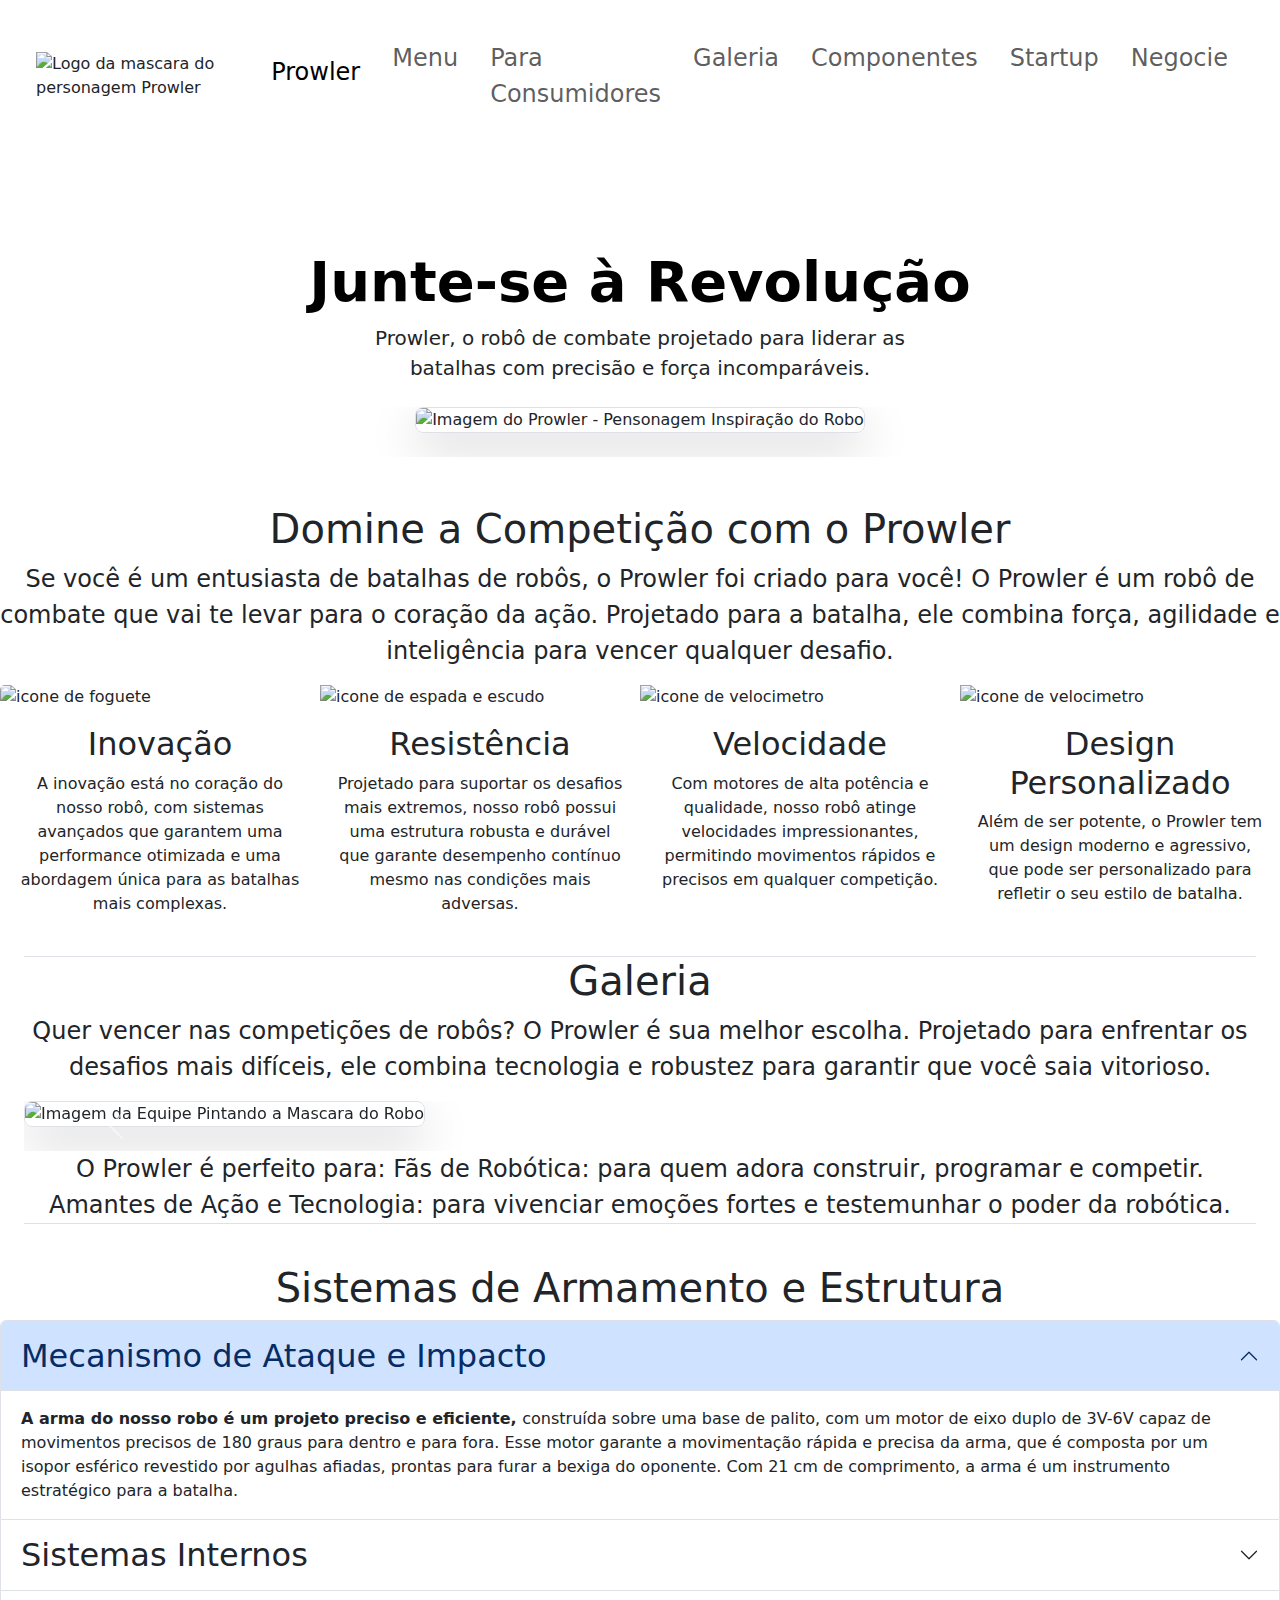
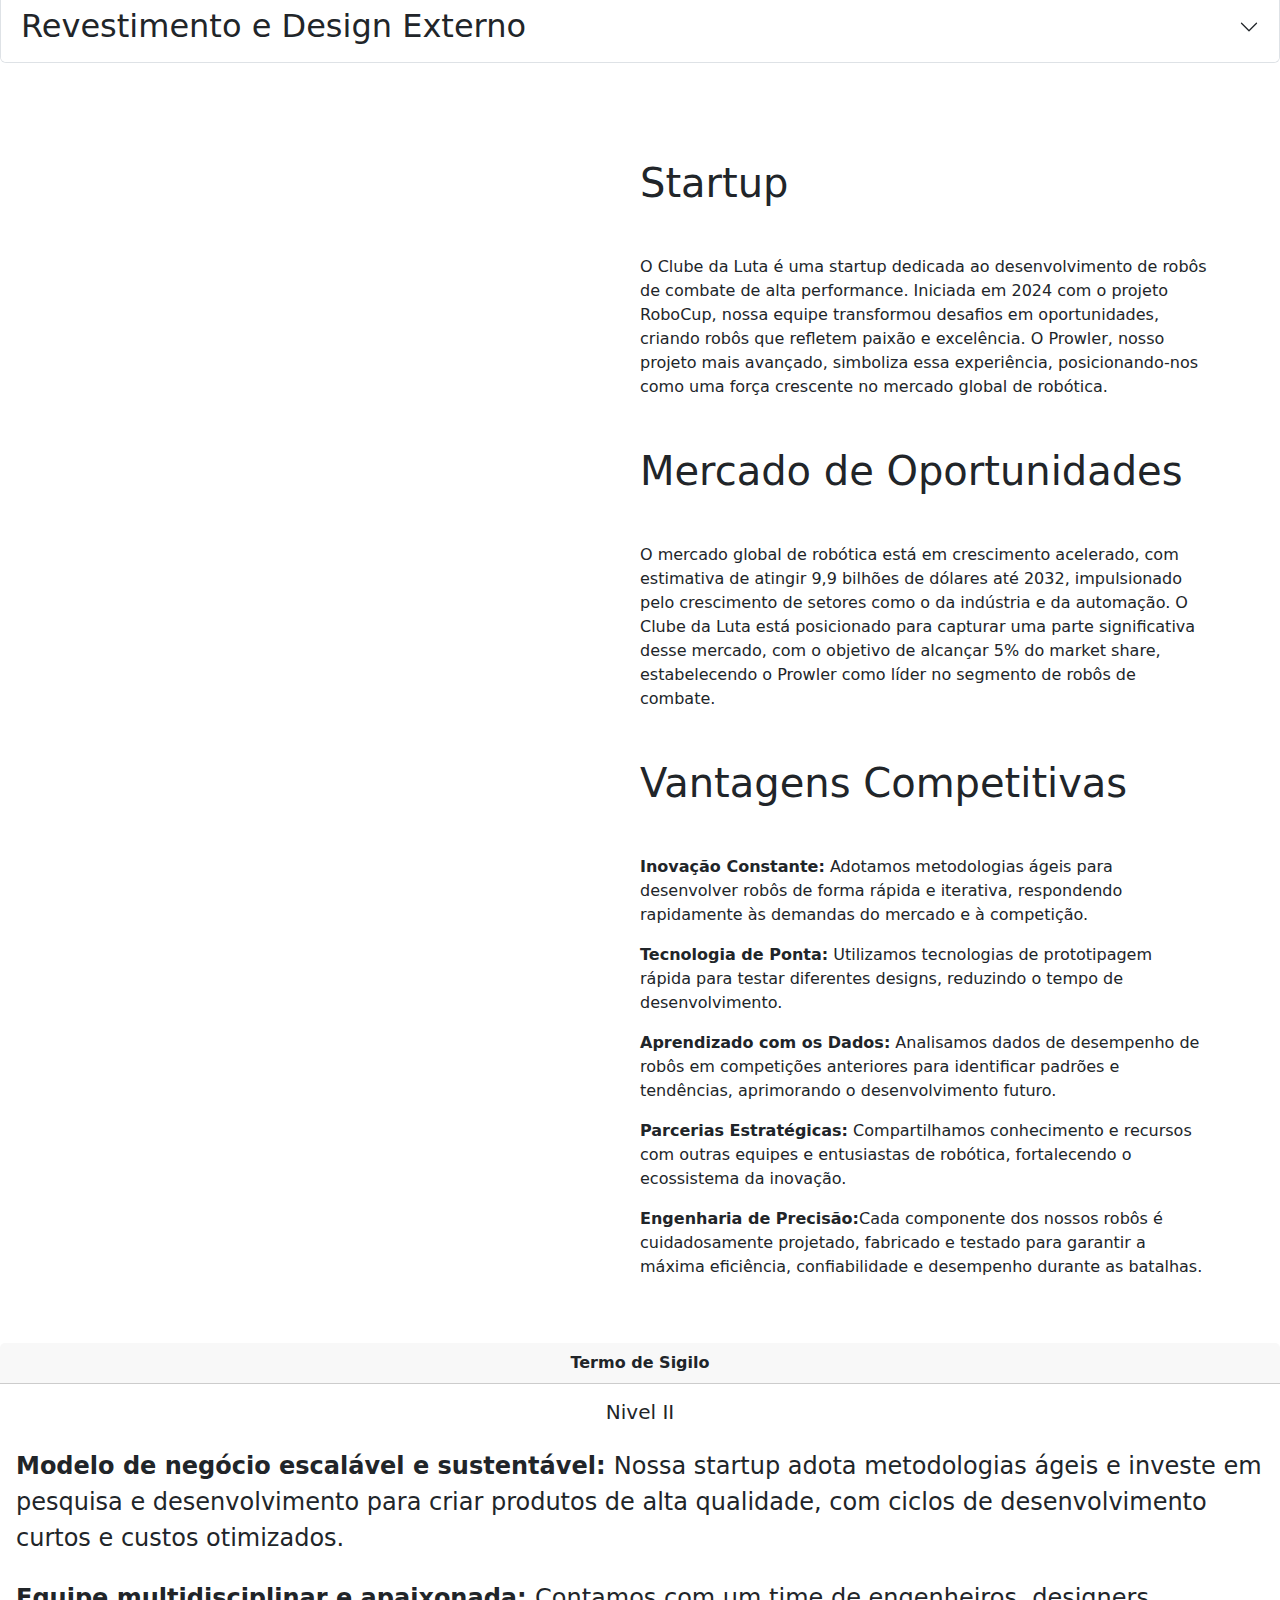
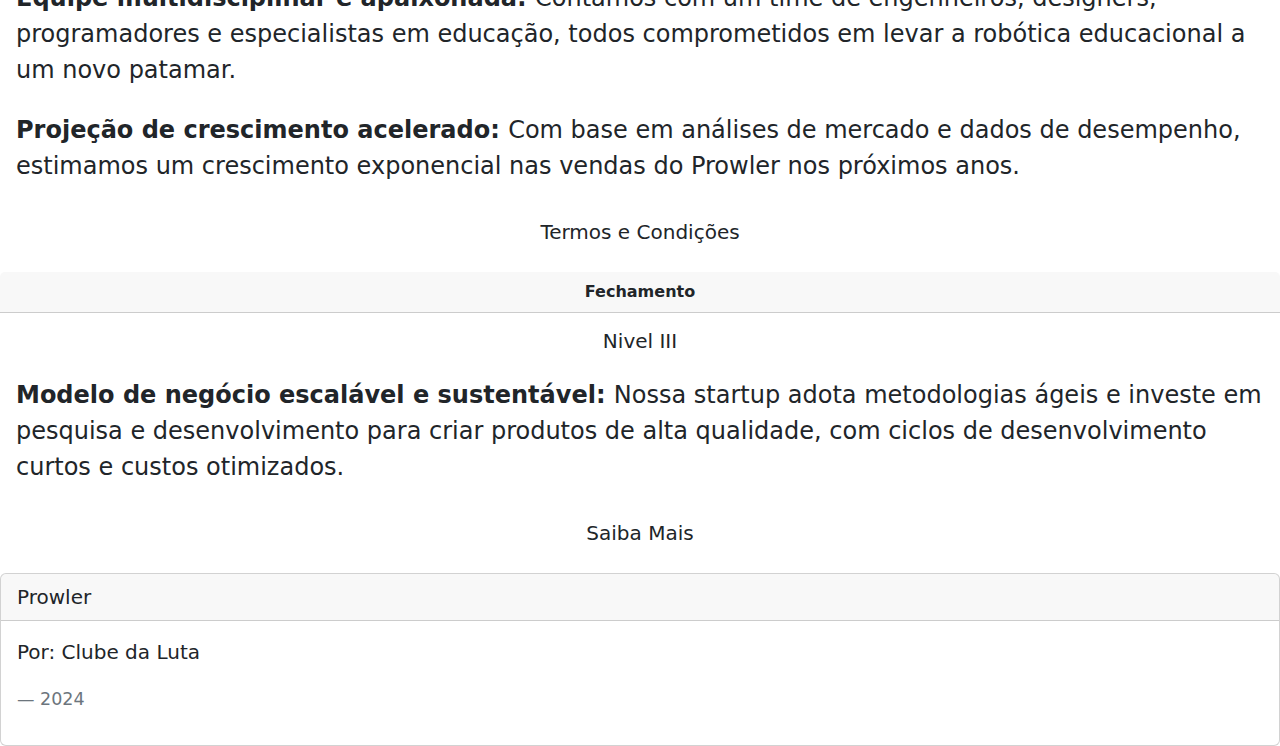
==== index.html @ 2f9ea8df "Create index.html" ====
<!DOCTYPE html>
<html lang="pt-br">

<head>
    <meta charset="UTF-8">
    <meta name="viewport" content="width=device-width, initial-scale=1.0">
    <title>Prowler</title>

    <link rel="preconnect" href="https://fonts.googleapis.com">
    <link rel="preconnect" href="https://fonts.gstatic.com" crossorigin>
    <link href="https://fonts.googleapis.com/css2?family=Raleway:ital,wght@0,100..900;1,100..900&display=swap"
        rel="stylesheet">
    <link href="https://cdn.jsdelivr.net/npm/bootstrap@5.3.3/dist/css/bootstrap.min.css" rel="stylesheet"
        integrity="sha384-QWTKZyjpPEjISv5WaRU9OFeRpok6YctnYmDr5pNlyT2bRjXh0JMhjY6hW+ALEwIH" crossorigin="anonymous">

    <link rel="stylesheet" href="./css/styles.css">

</head>

<body>
    <!-- header da página -->
    <header>
        <nav class="navbar navbar-expand-lg p-4">
            <div class="container-fluid ">
                <img class="custom-size" src="./icon/image.png" alt="Logo da mascara do personagem Prowler">
                <h1 class="navbar-brand active ms-4 fs-4">Prowler</h1>

                <button class="navbar-toggler" type="button" data-bs-toggle="collapse" data-bs-target="#navbarNav"
                    aria-controls="navbarNav" aria-expanded="false" aria-label="Toggle navigation">
                    <span class="navbar-toggler-icon "></span>
                </button>

                <div class="collapse navbar-collapse fw-normal" id="navbarNav">
                    <ul class="navbar-nav ms-auto">
                        <li class="nav-item">
                            <a class="nav-link m-2 fs-4" aria-current="page" href="#main">Menu</a>
                        </li>
                        <li class="nav-item">
                            <a class="nav-link m-2 fs-4" href="#vantagens">Para Consumidores</a>
                        </li>
                        <a class="nav-link m-2 fs-4" href="#galeria">Galeria</a>
                        </li>
                        <li class="nav-item">
                            <a class="nav-link m-2 fs-4" href="#estrutura">Componentes</a>
                        </li>
                        <li class="nav-item">
                            <a class="nav-link m-2 fs-4" href="#historia">Startup</a>
                        </li>
                        <li class="nav-item">
                            <a class="nav-link m-2 fs-4" href="#invista">Negocie</a>
                        </li>
                    </ul>
                </div>
            </div>
        </nav>
    </header>
    <!-- fim do header -->

    <!-------------------------------------- Hero -------------------------------------->
    <main>
        <div class="px-4 pt-5 my-5 text-center">
            <h1 class="display-4 fw-bold text-body-emphasis">Junte-se à Revolução</h1>
            <div class="col-lg-6 mx-auto">
                <p class="lead mb-4">Prowler, o robô de combate projetado para liderar as batalhas com precisão e força
                    incomparáveis.</p>
            </div>
            <div class="overflow-hidden" style="max-height: 60vh;">
                <div class="container px-5">
                    <img src="./images/prowler-bg-2.webp" class="img-fluid border rounded-3 shadow-lg mb-4 w-100"
                        alt="Imagem do Prowler - Pensonagem Inspiração do Robo" loading="lazy">
                </div>
            </div>
        </div>
    </main>

    <!-------------------------------------- fim -------------------------------------->

    <!-------------------------------------- Cards -------------------------------------->
    <section class="cards " id="vantagens">

        <h2 class="custom-p fs-1 justify-content-center d-flex align-items-center">
            Domine a Competição com o Prowler
        </h2>

        <p class="custom-p pt-0 fs-4 justify-content-center d-flex align-items-center text-center fw-medium">
            Se você é um entusiasta de batalhas de robôs, o Prowler foi criado para você! O Prowler é um robô de combate
            que vai te
            levar para o coração da ação. Projetado para a batalha, ele combina força, agilidade e inteligência para
            vencer qualquer
            desafio.

        </p>

        <div class="card-group">
            <div class="card d-flex align-items-center justify-content-center border-0">
                <img src="./icon/foguete.png" class="card-img-top" alt="icone de foguete">
                <div class="card-body text-center">
                    <h5 class="card-title fs-2">Inovação</h5>
                    <p class="card-text">A inovação está no coração do nosso robô, com sistemas avançados que
                        garantem uma performance otimizada e uma abordagem única para as batalhas mais complexas.</p>
                </div>
            </div>
            <div class="card d-flex align-items-center justify-content-center border-0">
                <img src="./icon/espada.png" class="card-img-top" alt="icone de espada e escudo">
                <div class="card-body text-center">
                    <h5 class="card-title fs-2">Resistência</h5>
                    <p class="card-text">Projetado para suportar os desafios mais extremos, nosso robô possui uma
                        estrutura robusta e durável que garante desempenho contínuo mesmo nas condições mais
                        adversas.
                    </p>
                </div>
            </div>
            <div class="card d-flex align-items-center justify-content-center border-0">
                <img src="./icon/velocimetro.png" class="card-img-top" alt="icone de velocimetro">
                <div class="card-body text-center">
                    <h5 class="card-title fs-2">Velocidade</h5>
                    <p class="card-text">Com motores de alta potência e qualidade, nosso robô
                        atinge velocidades impressionantes, permitindo movimentos rápidos e precisos em qualquer
                        competição.</p>
                </div>
            </div>
            <div class="card d-flex align-items-center justify-content-center border-0">
                <img src="./icon/robo.png" class="card-img-top" alt="icone de velocimetro">
                <div class="card-body text-center">
                    <h5 class="card-title fs-2">Design Personalizado</h5>
                    <p class="card-text">
                        Além de ser potente, o Prowler tem um design moderno e agressivo, que pode ser personalizado
                        para refletir o seu estilo
                        de batalha.

                    </p>
                </div>
            </div>
        </div>
    </section>
    <!-------------------------------------- fim -------------------------------------->

    <!-------------------------------------- Galeria -------------------------------------->
    <section id="galeria" class="p-4">

        <h2 class="custom-p fs-1 justify-content-center d-flex align-items-center border-top">
            Galeria
        </h2>

        <p class="custom-p pt-0 fs-4 justify-content-center d-flex align-items-center text-center fw-medium">
            Quer vencer nas competições de robôs? O Prowler é sua melhor escolha. Projetado para enfrentar os desafios
            mais
            difíceis, ele combina tecnologia e robustez para garantir que você saia vitorioso.
        </p>

        <div id="carouselExampleIndicators" class="carousel slide">
            <div class="carousel-indicators">
                <button type="button" data-bs-target="#carouselExampleIndicators" data-bs-slide-to="0" class="active"
                    aria-current="true" aria-label="Slide 1"></button>
                <button type="button" data-bs-target="#carouselExampleIndicators" data-bs-slide-to="1"
                    aria-label="Slide 2"></button>
                <button type="button" data-bs-target="#carouselExampleIndicators" data-bs-slide-to="2"
                    aria-label="Slide 3"></button>
            </div>
            <div class="carousel-inner">
                <div class="carousel-item active">
                    <img src="./images/prowler-desenvolvimento.jfif"
                        class="img-fluid border rounded-3 shadow-lg mb-4 w-100"
                        alt="Imagem da Equipe Pintando a Mascara do Robo">
                </div>
                <div class="carousel-item">
                    <img src="./images/prowler-desenvolvimento-2.jfif"
                        class="img-fluid border rounded-3 shadow-lg mb-4 w-100" alt="Imagem da Equipe Pintando o corpo">
                </div>
                <div class="carousel-item">
                    <img src="./images/prowler-desenvolvimento-3.jfif"
                        class="img-fluid border rounded-3 shadow-lg mb-4 w-100" alt="Imagem da Equipe Montando o Robo">
                </div>
            </div>
            <button class="carousel-control-prev" type="button" data-bs-target="#carouselExampleIndicators"
                data-bs-slide="prev">
                <span class="carousel-control-prev-icon" aria-hidden="true"></span>
                <span class="visually-hidden">Previous</span>
            </button>
            <button class="carousel-control-next" type="button" data-bs-target="#carouselExampleIndicators"
                data-bs-slide="next">
                <span class="carousel-control-next-icon" aria-hidden="true"></span>
                <span class="visually-hidden">Next</span>
            </button>
        </div>

        <p class="custom-p fs-4 justify-content-center d-flex align-items-center text-center fw-medium border-bottom">
            O Prowler é perfeito para:
            Fãs de Robótica: para quem adora construir, programar e competir.
            Amantes de Ação e Tecnologia: para vivenciar emoções fortes e testemunhar o poder da robótica.
        </p>

    </section>

    <!-------------------------------------- fim  -------------------------------------->

    <!-------------------------------------- Accordion -------------------------------------->
    <section id="estrutura">

        <h2 class="custom-p fs-1 justify-content-center d-flex align-items-center">
            Sistemas de Armamento e Estrutura
        </h2>
        <div class="accordion" id="accordionPanelsStayOpenExample">
            <div class="accordion-item">
                <h2 class="accordion-header">
                    <button class="accordion-button fs-2 text" type="button" data-bs-toggle="collapse"
                        data-bs-target="#panelsStayOpen-collapseOne" aria-expanded="true"
                        aria-controls="panelsStayOpen-collapseOne">
                        Mecanismo de Ataque e Impacto
                    </button>
                </h2>
                <div id="panelsStayOpen-collapseOne" class="accordion-collapse collapse show">
                    <div class="accordion-body">
                        <strong>A arma do nosso robo é um projeto preciso e eficiente, </strong>construída sobre
                        uma base de palito, com um motor de
                        eixo duplo de 3V-6V capaz de movimentos precisos de 180 graus para dentro e para fora. Esse
                        motor
                        garante a movimentação
                        rápida e precisa da arma, que é composta por um isopor esférico revestido por agulhas afiadas,
                        prontas para furar a
                        bexiga do oponente. Com 21 cm de comprimento, a arma é um instrumento estratégico para a
                        batalha.
                    </div>
                </div>
            </div>
            <div class="accordion-item">
                <h2 class="accordion-header">
                    <button class="accordion-button collapsed fs-2 text " type="button" data-bs-toggle="collapse"
                        data-bs-target="#panelsStayOpen-collapseTwo" aria-expanded="false"
                        aria-controls="panelsStayOpen-collapseTwo">
                        Sistemas Internos
                    </button>
                </h2>
                <div id="panelsStayOpen-collapseTwo" class="accordion-collapse collapse">
                    <div class="accordion-body">
                        O coração do Prowler é composto por uma série de componentes internos que garantem seu
                        funcionamento impecável.
                        Cabos jumper macho-femea e macho-macho interligam os circuitos, enquanto um shield de motor e um
                        shield de bluetooth
                        HC-06 controlam os movimentos e a comunicação. Três transistores BD135 amplificam o sinal e uma
                        protoboard facilita a
                        organização dos componentes.
                    </div>
                </div>
            </div>
            <div class="accordion-item">
                <h2 class="accordion-header">
                    <button class="accordion-button collapsed fs-2 text " type="button" data-bs-toggle="collapse"
                        data-bs-target="#panelsStayOpen-collapseThree" aria-expanded="false"
                        aria-controls="panelsStayOpen-collapseThree">
                        Revestimento e Design Externo
                    </button>
                </h2>
                <div id="panelsStayOpen-collapseThree" class="accordion-collapse collapse">
                    <div class="accordion-body">
                        Para completar a construção, o robo exibe um LED colorido que pisca durante as batalhas,
                        adicionando um toque
                        de adrenalina. Uma máscara do personagem Prowler decora o robô, criando um visual imponente e
                        intimidante. Pilhas
                        duradouras garantem energia suficiente para todas as batalhas e uma bexiga, alvo da arma,
                        completa a estratégia de combate.
                    </div>
                </div>
            </div>
        </div>
    </section>
    <!-------------------------------------- fim card-------------------------------------->

    <!-------------------------------------- Storytelling -------------------------------------->

    <section id="historia">
        <div class="storytelling d-flex align-items-center">
            <div class="row w-100 p-5">
                <div class="col-lg-6 text-center">
                    <img src="./icon/image.png" alt="">
                </div>
                <div class="col-lg-6 text-center fw-normal">
                    <h2 class="text-start my-5 fs-1 pt-6">Startup</h2>
                    <p class="text-start">
                        O Clube da Luta é uma startup dedicada ao desenvolvimento de robôs de combate de alta
                        performance. Iniciada em 2024 com
                        o projeto RoboCup, nossa equipe transformou desafios em oportunidades, criando robôs que
                        refletem paixão e excelência. O
                        Prowler, nosso projeto mais avançado, simboliza essa experiência, posicionando-nos como uma
                        força crescente no mercado
                        global de robótica.
                    </p>
                    <h2 class="text-start my-5 fs-1 pt-6">Mercado de Oportunidades</h2>
                    <p class="text-start">
                        O mercado global de robótica está em crescimento acelerado, com estimativa de atingir 9,9
                        bilhões de dólares até 2032,
                        impulsionado pelo crescimento de setores como o da indústria e da automação. O Clube da Luta
                        está posicionado para
                        capturar uma parte significativa desse mercado, com o objetivo de alcançar 5% do market share,
                        estabelecendo o Prowler
                        como líder no segmento de robôs de combate.

                    </p>
                    <h2 class="text-start my-5 fs-1 pt-6">Vantagens Competitivas</h2>
                    <p class="text-start">
                        <strong>Inovação Constante:</strong> Adotamos metodologias ágeis para desenvolver robôs de forma
                        rápida e
                        iterativa, respondendo
                        rapidamente às demandas do mercado e à competição.
                    </p>
                    <p class="text-start">
                        <strong>Tecnologia de Ponta:</strong> Utilizamos tecnologias de prototipagem rápida para testar
                        diferentes designs, reduzindo o tempo de desenvolvimento.
                    </p>
                    <p class="text-start">
                        <strong>Aprendizado com os Dados:</strong> Analisamos dados de desempenho de robôs em
                        competições anteriores para identificar padrões e tendências, aprimorando o
                        desenvolvimento futuro.
                    </p>
                    <p class="text-start">
                        <strong>Parcerias Estratégicas:</strong> Compartilhamos conhecimento e recursos com outras
                        equipes e entusiastas de robótica, fortalecendo o ecossistema da
                        inovação.
                    </p>
                    <p class="text-start">
                        <strong>Engenharia de Precisão:</strong>Cada componente dos nossos robôs é cuidadosamente
                        projetado, fabricado e testado para garantir a máxima eficiência,
                        confiabilidade e desempenho durante as batalhas.
                    </p>
                </div>
            </div>
        </div>
    </section>

    <!--------------------------------------  fim storytelling-------------------------------------->

    <section id="invista">

        <div class="card text-center custom-p border-0">
            <div class="card-header border-custom fw-bold">
                Termo de Sigilo
            </div>
            <div class="card-body">
                <h5 class="card-title">Nivel II</h5>
                <p class="text-start my-4 fs-4 pt-6">
                    <strong>Modelo de negócio escalável e sustentável: </strong> Nossa startup adota metodologias ágeis
                    e
                    investe em pesquisa e desenvolvimento para criar produtos de alta qualidade,
                    com ciclos de desenvolvimento curtos e custos otimizados.
                </p>
                <p class="text-start my-4 fs-4 pt-6">
                    <strong>Equipe multidisciplinar e apaixonada: </strong>Contamos com um time de engenheiros,
                    designers, programadores e especialistas em educação, todos comprometidos em levar
                    a robótica educacional a um novo patamar.
                </p>
                <p class="text-start my-4 fs-4 pt-6">
                    <strong>Projeção de crescimento acelerado: </strong>Com base em análises de mercado e dados de
                    desempenho, estimamos um crescimento exponencial nas vendas do Prowler nos
                    próximos anos.
                </p>
                <a href="#" class="btn btn-lg btn-custom">Termos e Condições</a>
            </div>

            <div class="card text-center custom-p border-0">
                <div class="card-header border-custom fw-bold">
                    Fechamento
                </div>
                <div class="card-body">
                    <h5 class="card-title">Nivel III</h5>
                    <p class="text-start my-4 fs-4 pt-6">
                        <strong>Modelo de negócio escalável e sustentável: </strong> Nossa startup adota metodologias
                        ágeis
                        e
                        investe em pesquisa e desenvolvimento para criar produtos de alta qualidade,
                        com ciclos de desenvolvimento curtos e custos otimizados.
                    </p>
                    <a href="./html/fechamento.html" class="btn btn-lg btn-custom">Saiba Mais</a>
                </div>

    </section>

    <!-------------------------------------- fim grid -------------------------------------->

    <footer>
        <div class="card fs-5">
            <div class="card-header">
                Prowler
            </div>
            <div class="card-body">
                <blockquote class="blockquot">
                    <p>Por: Clube da Luta</p>
                    <span class="blockquote-footer">2024</span>
                </blockquote>
            </div>
        </div>
    </footer>

    <script src="https://cdn.jsdelivr.net/npm/bootstrap@5.3.3/dist/js/bootstrap.bundle.min.js"
        integrity="sha384-YvpcrYf0tY3lHB60NNkmXc5s9fDVZLESaAA55NDzOxhy9GkcIdslK1eN7N6jIeHz"
        crossorigin="anonymous"></script>
</body>

</html>
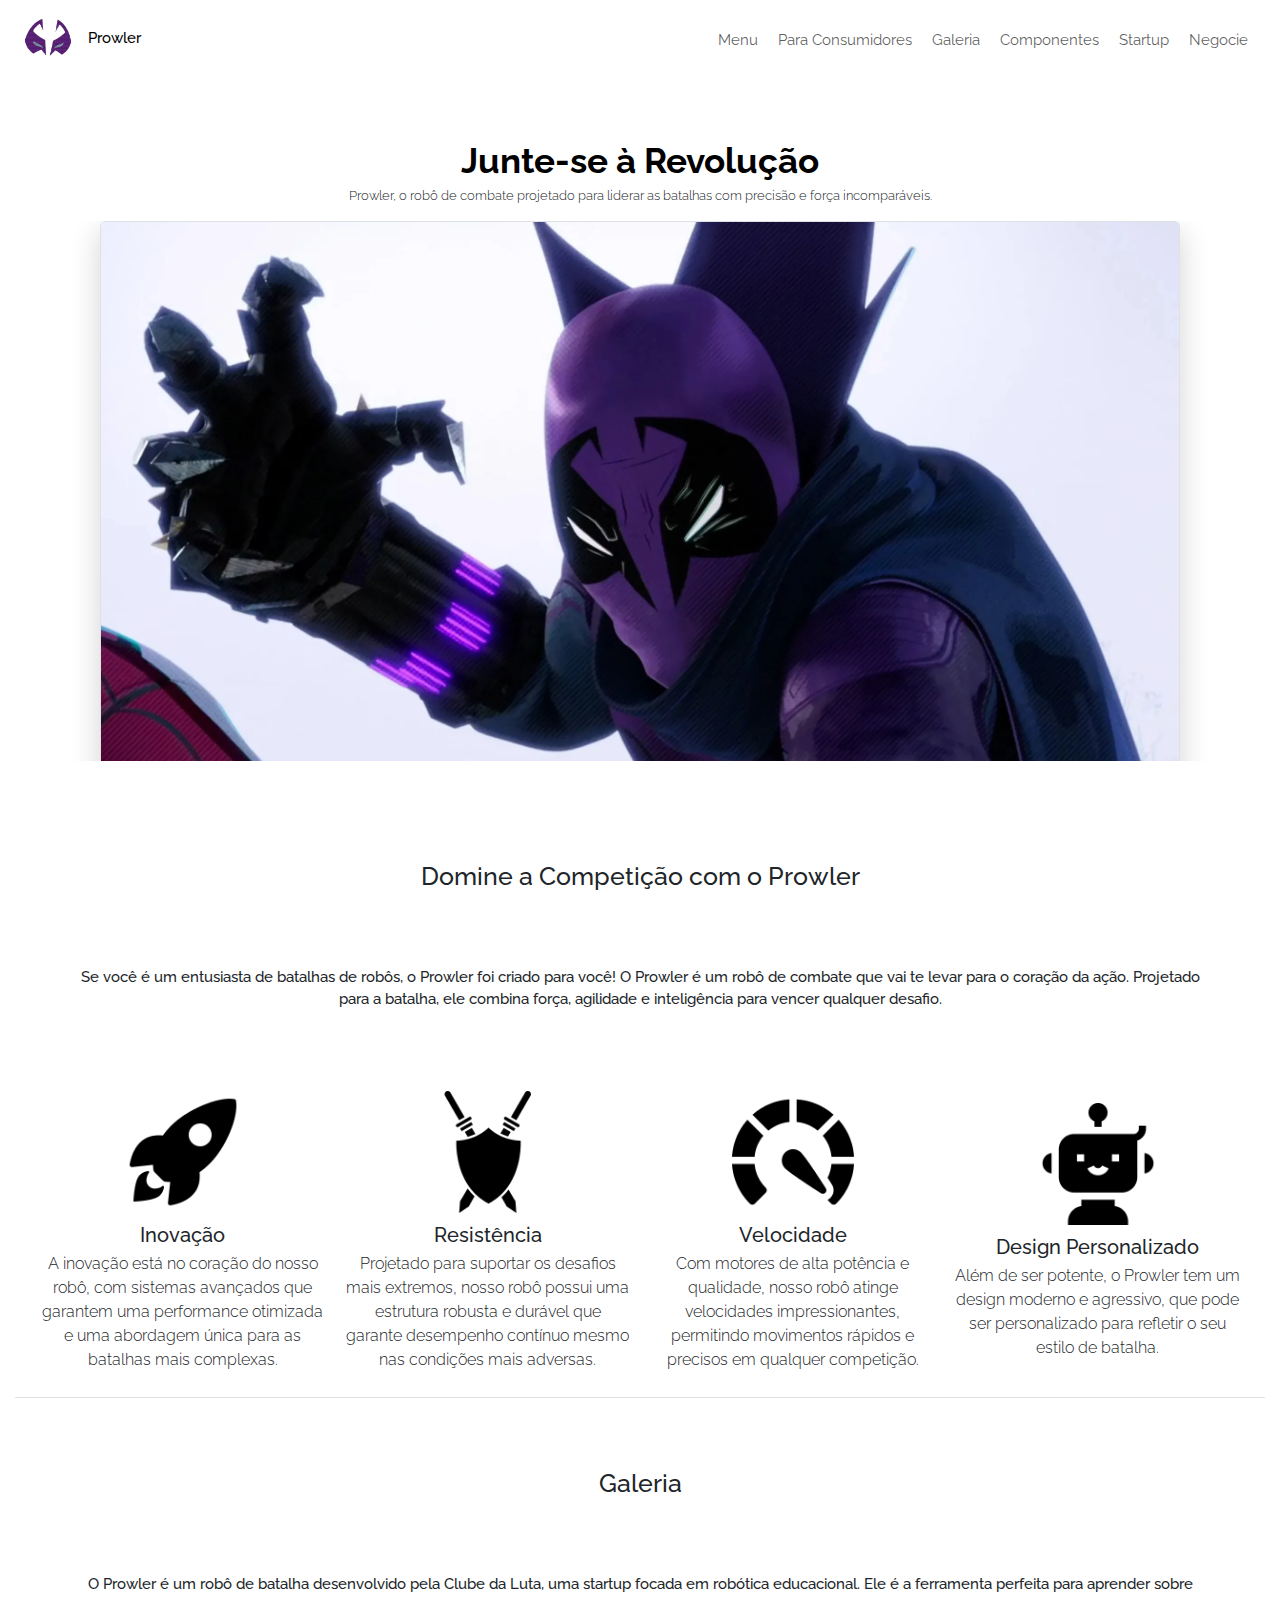
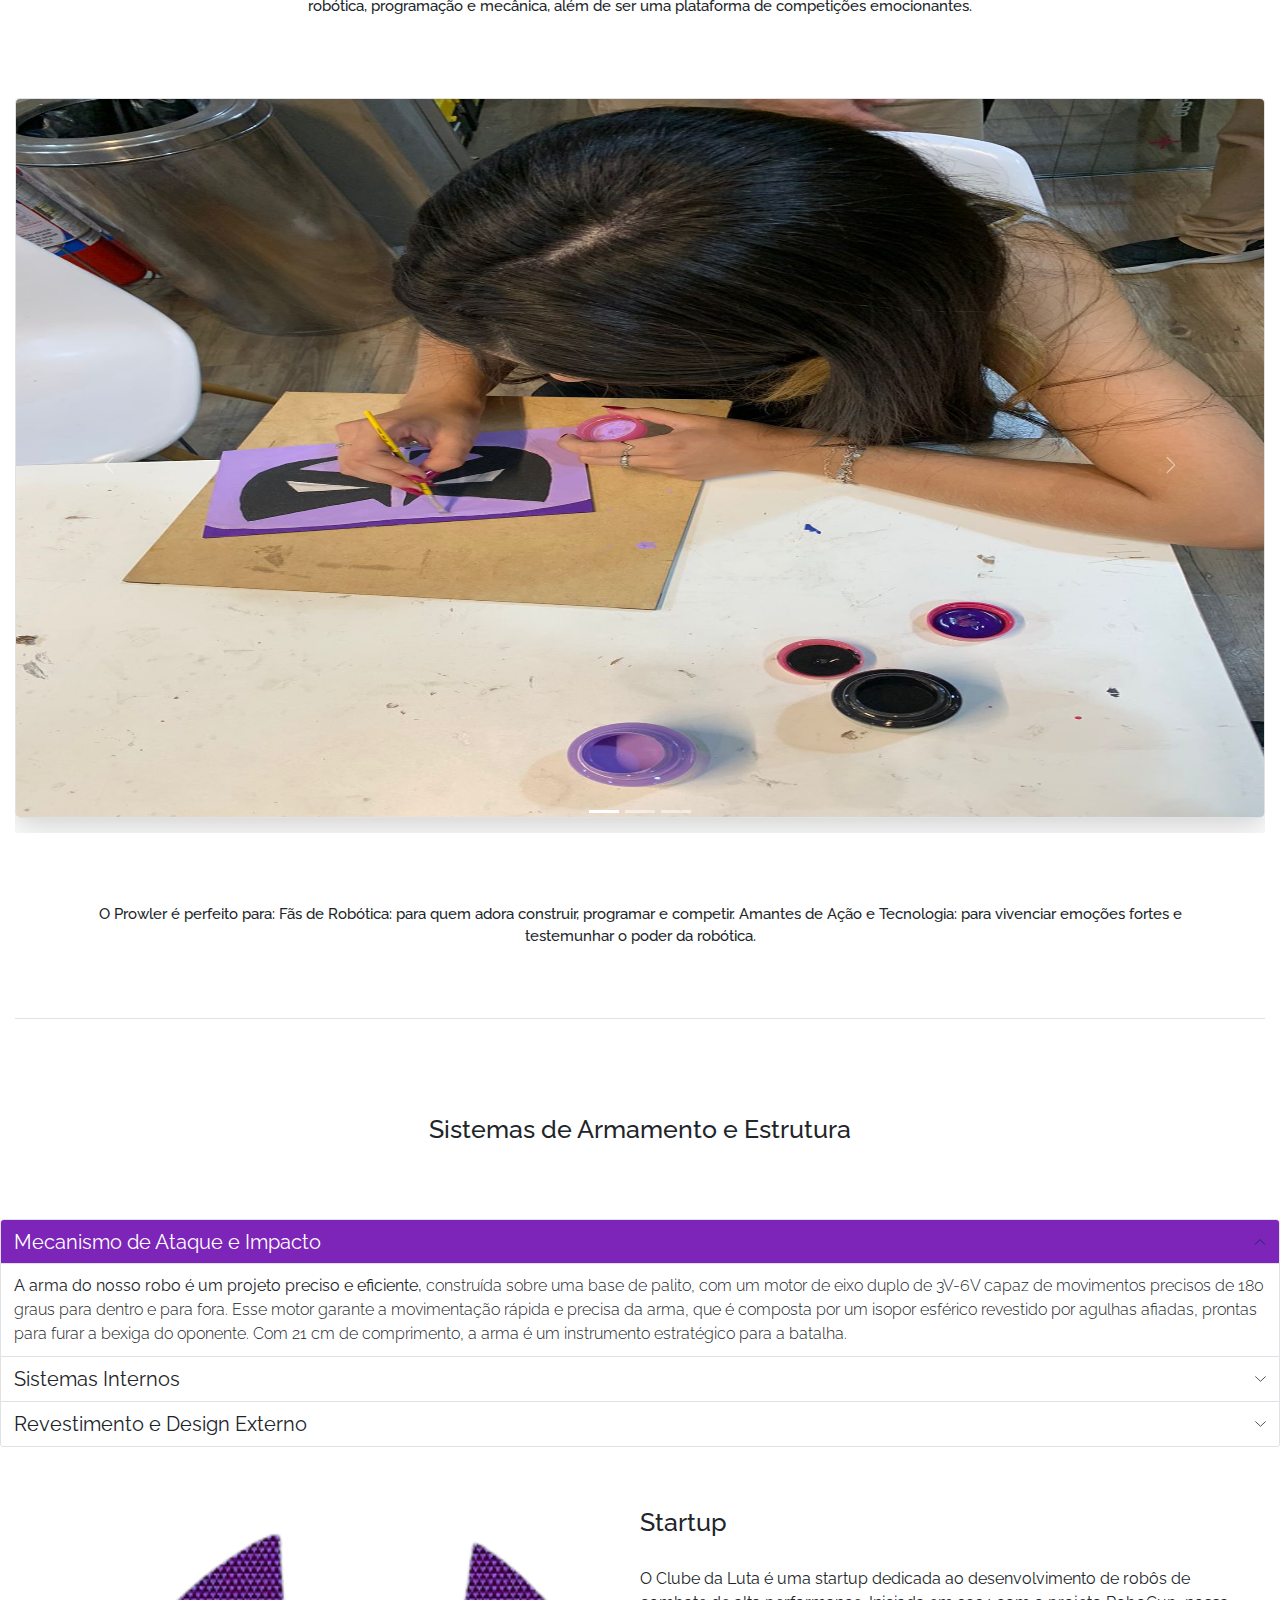
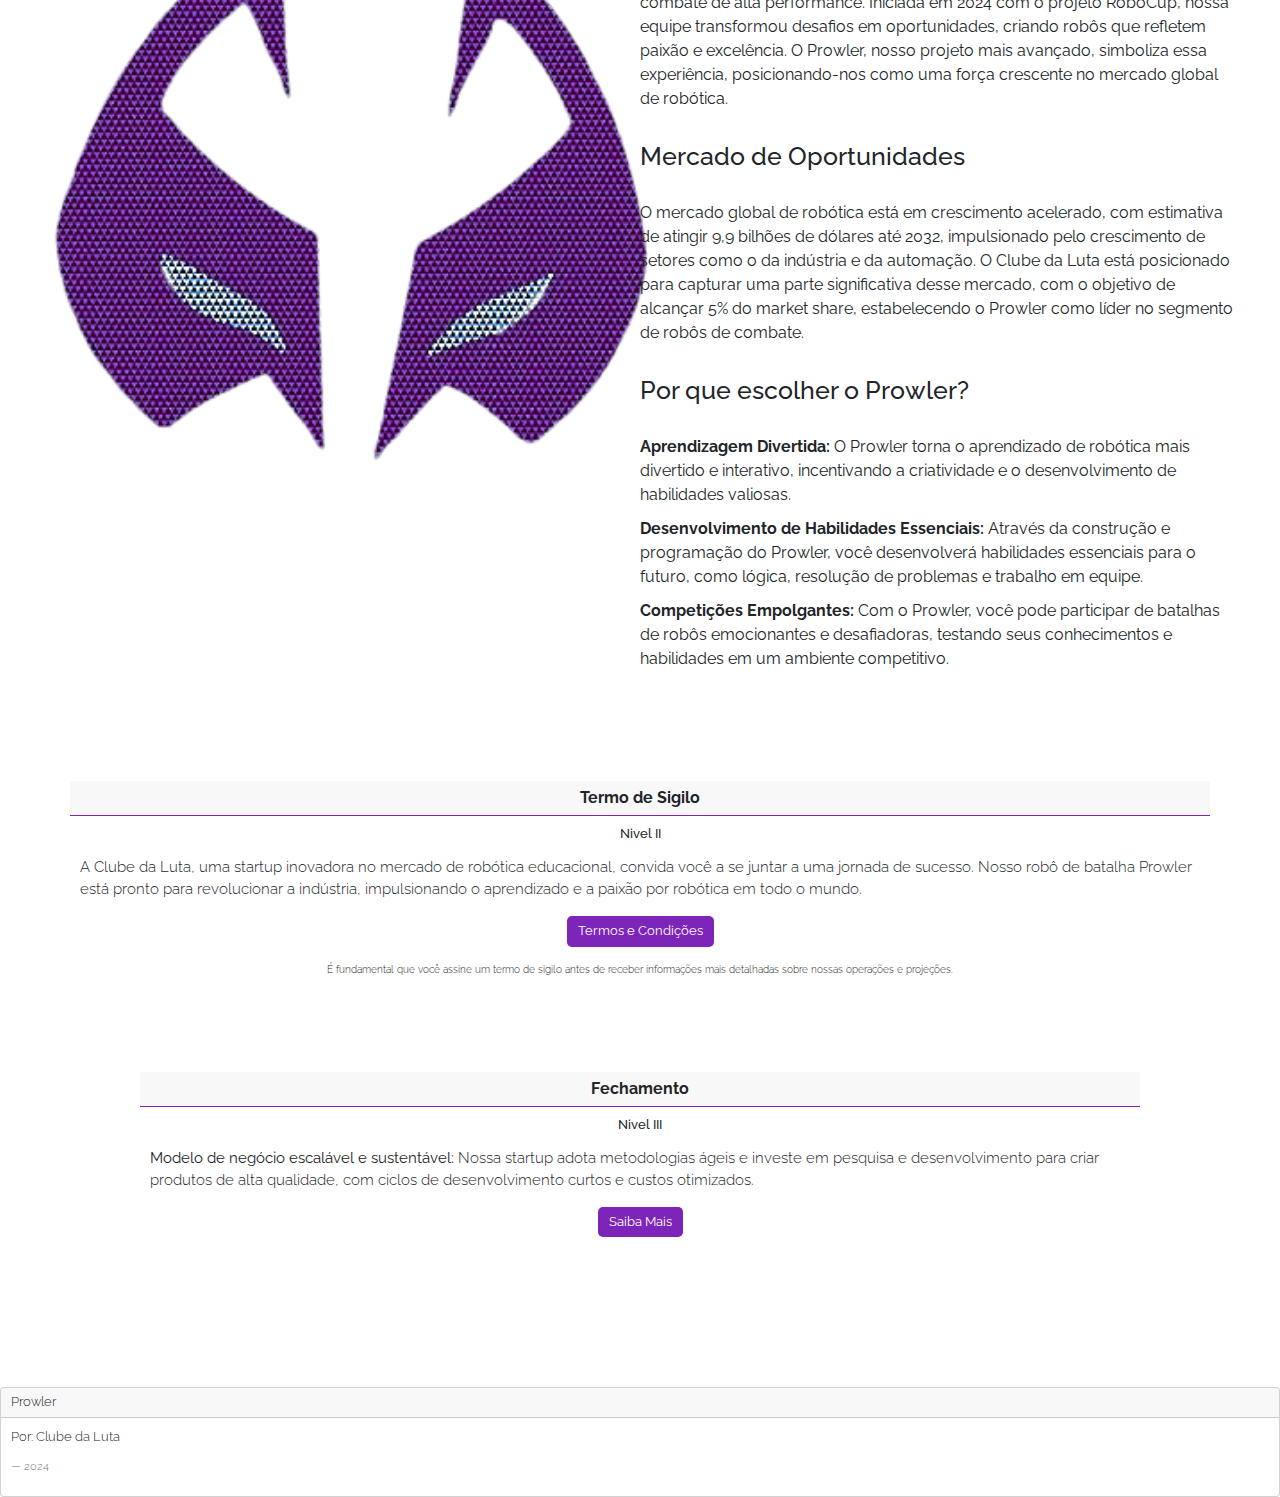
==== commit c7a9cd8b: "Update index.html" ====
--- a/index.html
+++ b/index.html
@@ -143,9 +143,9 @@
         </h2>
 
         <p class="custom-p pt-0 fs-4 justify-content-center d-flex align-items-center text-center fw-medium">
-            Quer vencer nas competições de robôs? O Prowler é sua melhor escolha. Projetado para enfrentar os desafios
-            mais
-            difíceis, ele combina tecnologia e robustez para garantir que você saia vitorioso.
+            O Prowler é um robô de batalha desenvolvido pela Clube da Luta, uma startup focada
+            em robótica educacional. Ele é a ferramenta perfeita para aprender sobre robótica,
+            programação e mecânica, além de ser uma plataforma de competições emocionantes.
         </p>
 
         <div id="carouselExampleIndicators" class="carousel slide">
@@ -272,7 +272,7 @@
         <div class="storytelling d-flex align-items-center">
             <div class="row w-100 p-5">
                 <div class="col-lg-6 text-center">
-                    <img src="./icon/image.png" alt="">
+                    <img src="./icon/image.png" alt="mascara do prowler">
                 </div>
                 <div class="col-lg-6 text-center fw-normal">
                     <h2 class="text-start my-5 fs-1 pt-6">Startup</h2>
@@ -294,33 +294,22 @@
                         capturar uma parte significativa desse mercado, com o objetivo de alcançar 5% do market share,
                         estabelecendo o Prowler
                         como líder no segmento de robôs de combate.
-
-                    </p>
-                    <h2 class="text-start my-5 fs-1 pt-6">Vantagens Competitivas</h2>
-                    <p class="text-start">
-                        <strong>Inovação Constante:</strong> Adotamos metodologias ágeis para desenvolver robôs de forma
-                        rápida e
-                        iterativa, respondendo
-                        rapidamente às demandas do mercado e à competição.
-                    </p>
-                    <p class="text-start">
-                        <strong>Tecnologia de Ponta:</strong> Utilizamos tecnologias de prototipagem rápida para testar
-                        diferentes designs, reduzindo o tempo de desenvolvimento.
-                    </p>
-                    <p class="text-start">
-                        <strong>Aprendizado com os Dados:</strong> Analisamos dados de desempenho de robôs em
-                        competições anteriores para identificar padrões e tendências, aprimorando o
-                        desenvolvimento futuro.
-                    </p>
-                    <p class="text-start">
-                        <strong>Parcerias Estratégicas:</strong> Compartilhamos conhecimento e recursos com outras
-                        equipes e entusiastas de robótica, fortalecendo o ecossistema da
-                        inovação.
-                    </p>
-                    <p class="text-start">
-                        <strong>Engenharia de Precisão:</strong>Cada componente dos nossos robôs é cuidadosamente
-                        projetado, fabricado e testado para garantir a máxima eficiência,
-                        confiabilidade e desempenho durante as batalhas.
+                    </p>
+                    <h2 class="text-start my-5 fs-1 pt-6">Por que escolher o Prowler?</h2>
+                    <p class="text-start">
+                        <strong>Aprendizagem Divertida: </strong> O Prowler torna o aprendizado de robótica mais
+                        divertido e interativo, incentivando a criatividade e o desenvolvimento de
+                        habilidades valiosas.
+                    </p>
+                    <p class="text-start">
+                        <strong>Desenvolvimento de Habilidades Essenciais: </strong> Através da construção e
+                        programação do Prowler, você desenvolverá habilidades essenciais para o
+                        futuro, como lógica, resolução de problemas e trabalho em equipe.
+                    </p>
+                    <p class="text-start">
+                        <strong>Competições Empolgantes: </strong> Com o Prowler, você pode participar de batalhas
+                        de robôs emocionantes e desafiadoras, testando seus conhecimentos e
+                        habilidades em um ambiente competitivo.
                     </p>
                 </div>
             </div>
@@ -338,22 +327,16 @@
             <div class="card-body">
                 <h5 class="card-title">Nivel II</h5>
                 <p class="text-start my-4 fs-4 pt-6">
-                    <strong>Modelo de negócio escalável e sustentável: </strong> Nossa startup adota metodologias ágeis
-                    e
-                    investe em pesquisa e desenvolvimento para criar produtos de alta qualidade,
-                    com ciclos de desenvolvimento curtos e custos otimizados.
+                    A Clube da Luta, uma startup inovadora no mercado de robótica educacional, convida
+                    você a se juntar a uma jornada de sucesso. Nosso robô de batalha Prowler está pronto
+                    para revolucionar a indústria, impulsionando o aprendizado e a paixão por robótica em
+                    todo o mundo.
                 </p>
-                <p class="text-start my-4 fs-4 pt-6">
-                    <strong>Equipe multidisciplinar e apaixonada: </strong>Contamos com um time de engenheiros,
-                    designers, programadores e especialistas em educação, todos comprometidos em levar
-                    a robótica educacional a um novo patamar.
+                <a href="./html/termos.html" class="btn btn-lg btn-custom">Termos e Condições</a>
+                <p class="text-center my-4 fs-6 pt-6">
+                    É fundamental que você assine um termo de sigilo antes de receber informações mais
+                    detalhadas sobre nossas operações e projeções.
                 </p>
-                <p class="text-start my-4 fs-4 pt-6">
-                    <strong>Projeção de crescimento acelerado: </strong>Com base em análises de mercado e dados de
-                    desempenho, estimamos um crescimento exponencial nas vendas do Prowler nos
-                    próximos anos.
-                </p>
-                <a href="#" class="btn btn-lg btn-custom">Termos e Condições</a>
             </div>
 
             <div class="card text-center custom-p border-0">
--- a/css/styles.css
+++ b/css/styles.css
@@ -0,0 +1,127 @@
+* {
+    padding: 0;
+    margin: 0;
+    box-sizing: border-box;
+    font-family: "Raleway", sans-serif;
+}
+
+:root {
+    --color-light: #ffffff;
+    --color-purple: #5f0769;
+    --color-purple-light: rgb(125, 36, 185);
+    --color-green: #0c8216;
+    --color-black: #000000;
+    --color-gray: #1d1d1d;
+}
+
+html {
+    font-size: 62.5%;
+}
+
+body {
+    font-size: 1.6rem;
+    font-weight: 300;
+}
+
+.custom-size {
+    width: 5rem;
+    height: 5rem;
+    padding-bottom: .5rem;
+}
+
+.custom-p {
+    padding: 7rem;
+}
+
+.navbar {
+    a:hover {
+        color: var(--color-purple-light);
+        transition: .4s;
+    }
+}
+
+.carousel {
+
+    img {
+        max-height: 80vh;
+        min-height: 500px;
+    }
+
+}
+
+.storytelling {
+    min-height: 90vh;
+
+    img {
+        height: 80%;
+    }
+}
+
+/* cards */
+
+.card-group {
+    align-items: center;
+    justify-content: center;
+    padding: 0 3rem;
+}
+
+.cards {
+    min-height: 60vh;
+}
+
+.card {
+
+    img {
+        width: 40%;
+        transition: .5s;
+    }
+
+    img:hover {
+        transform: scale(1.1);
+        filter: drop-shadow(30px 20px 2px var(--color-purple-light));
+    }
+}
+
+/* grid */
+
+.img-tam {
+    height: 50%;
+    width: 50%;
+}
+
+.custom-m {
+    margin-left: 5rem;
+}
+
+/* accordion */
+
+.accordion-button:not(.collapsed) {
+    background-color: var(--color-purple-light);
+    color: var(--color-light);
+}
+
+/* card investir */
+
+.border-custom {
+    border-color: var(--color-purple-light);
+}
+
+.btn-custom {
+    background-color: var(--color-purple-light);
+    color: var(--color-light);
+}
+
+.btn-custom:hover {
+    background-color: var(--color-purple);
+    color: var(--color-light);
+}
+
+
+
+
+@media(width < 900px) {
+
+    .custom-m {
+        margin-left: auto;
+    }
+}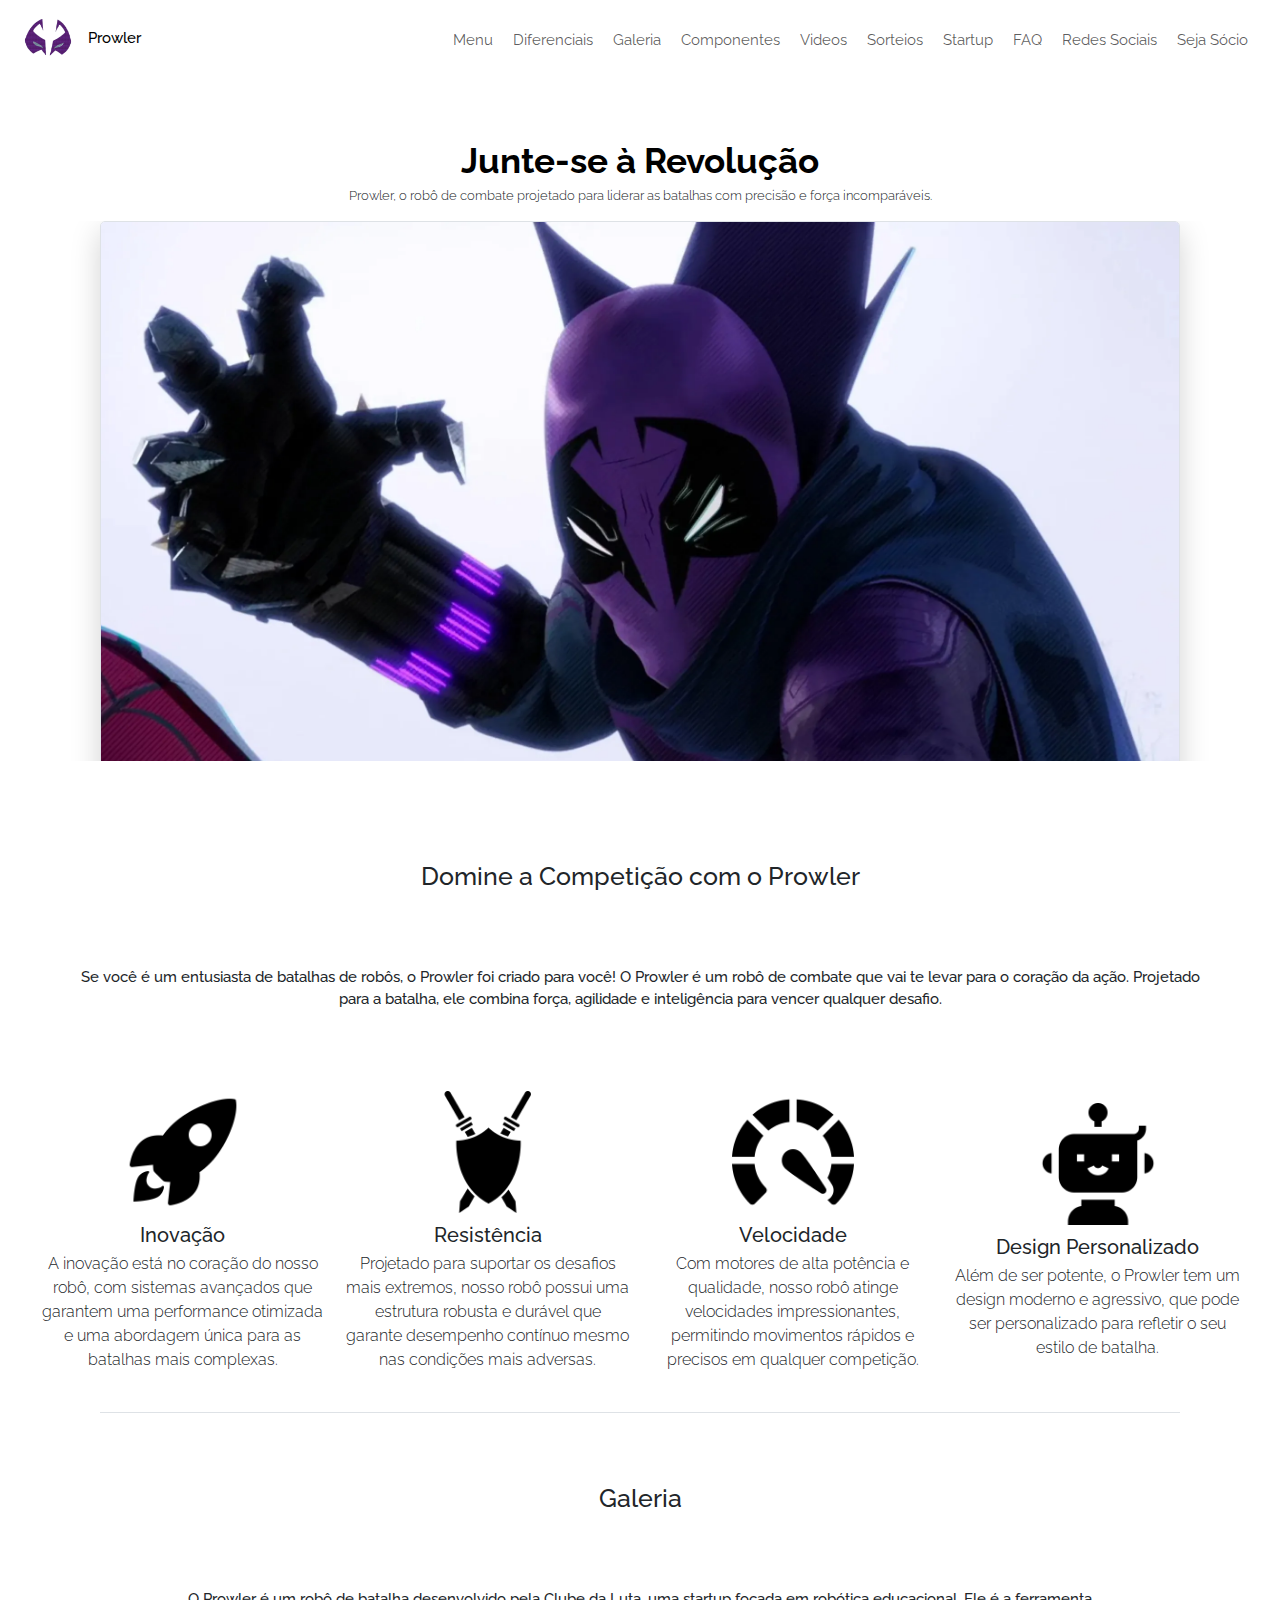
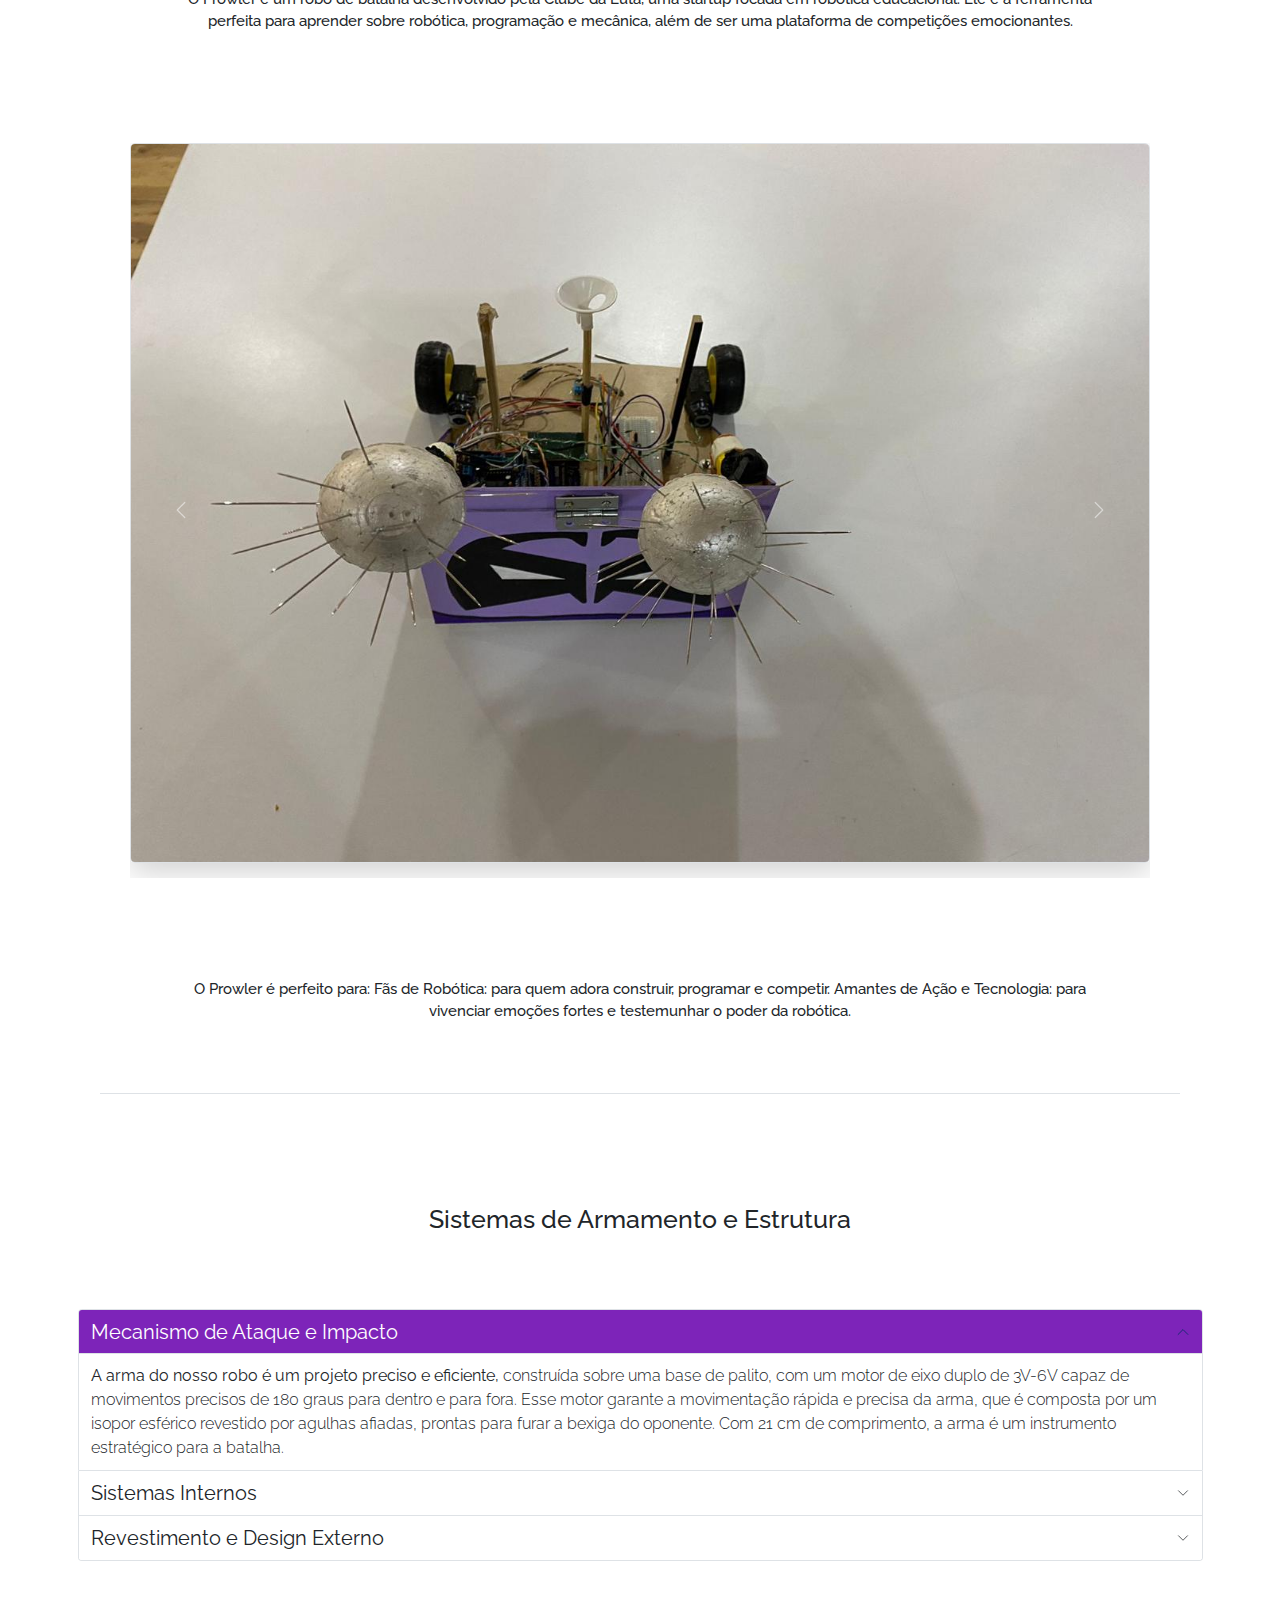
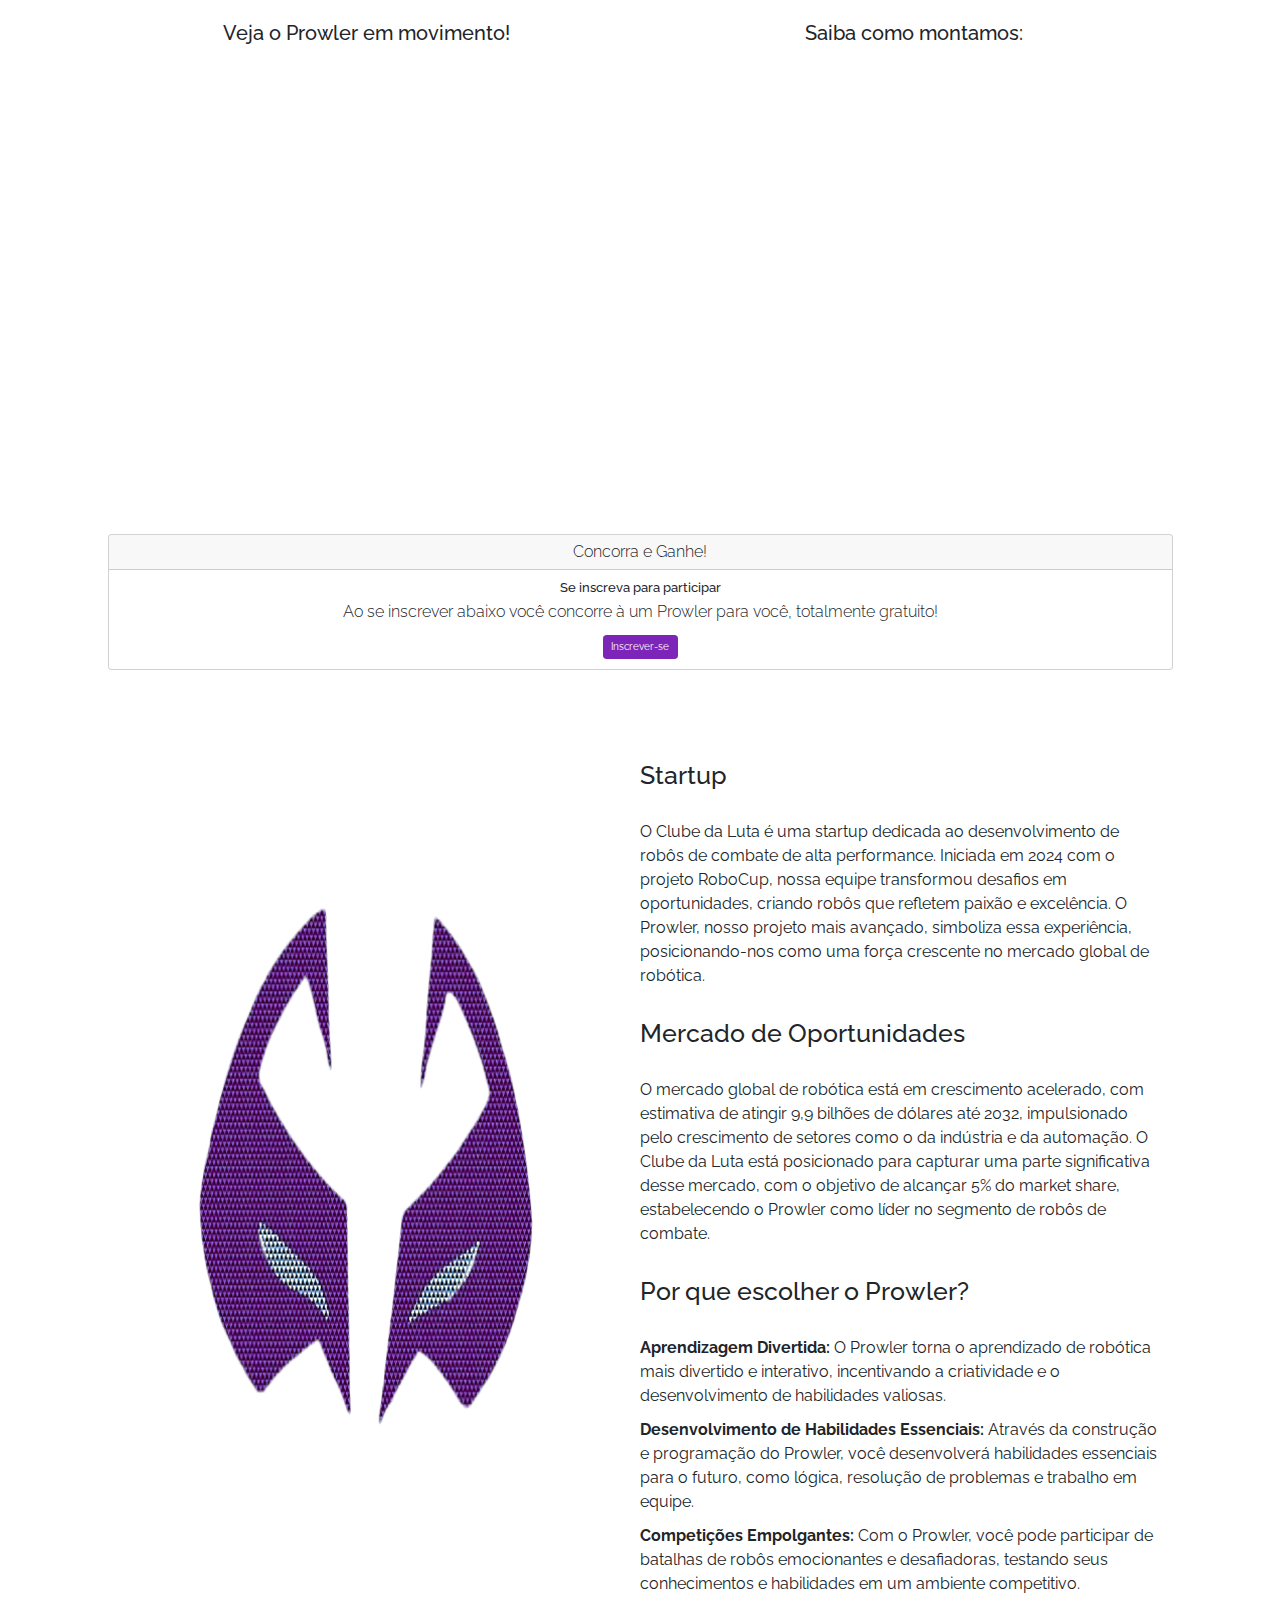
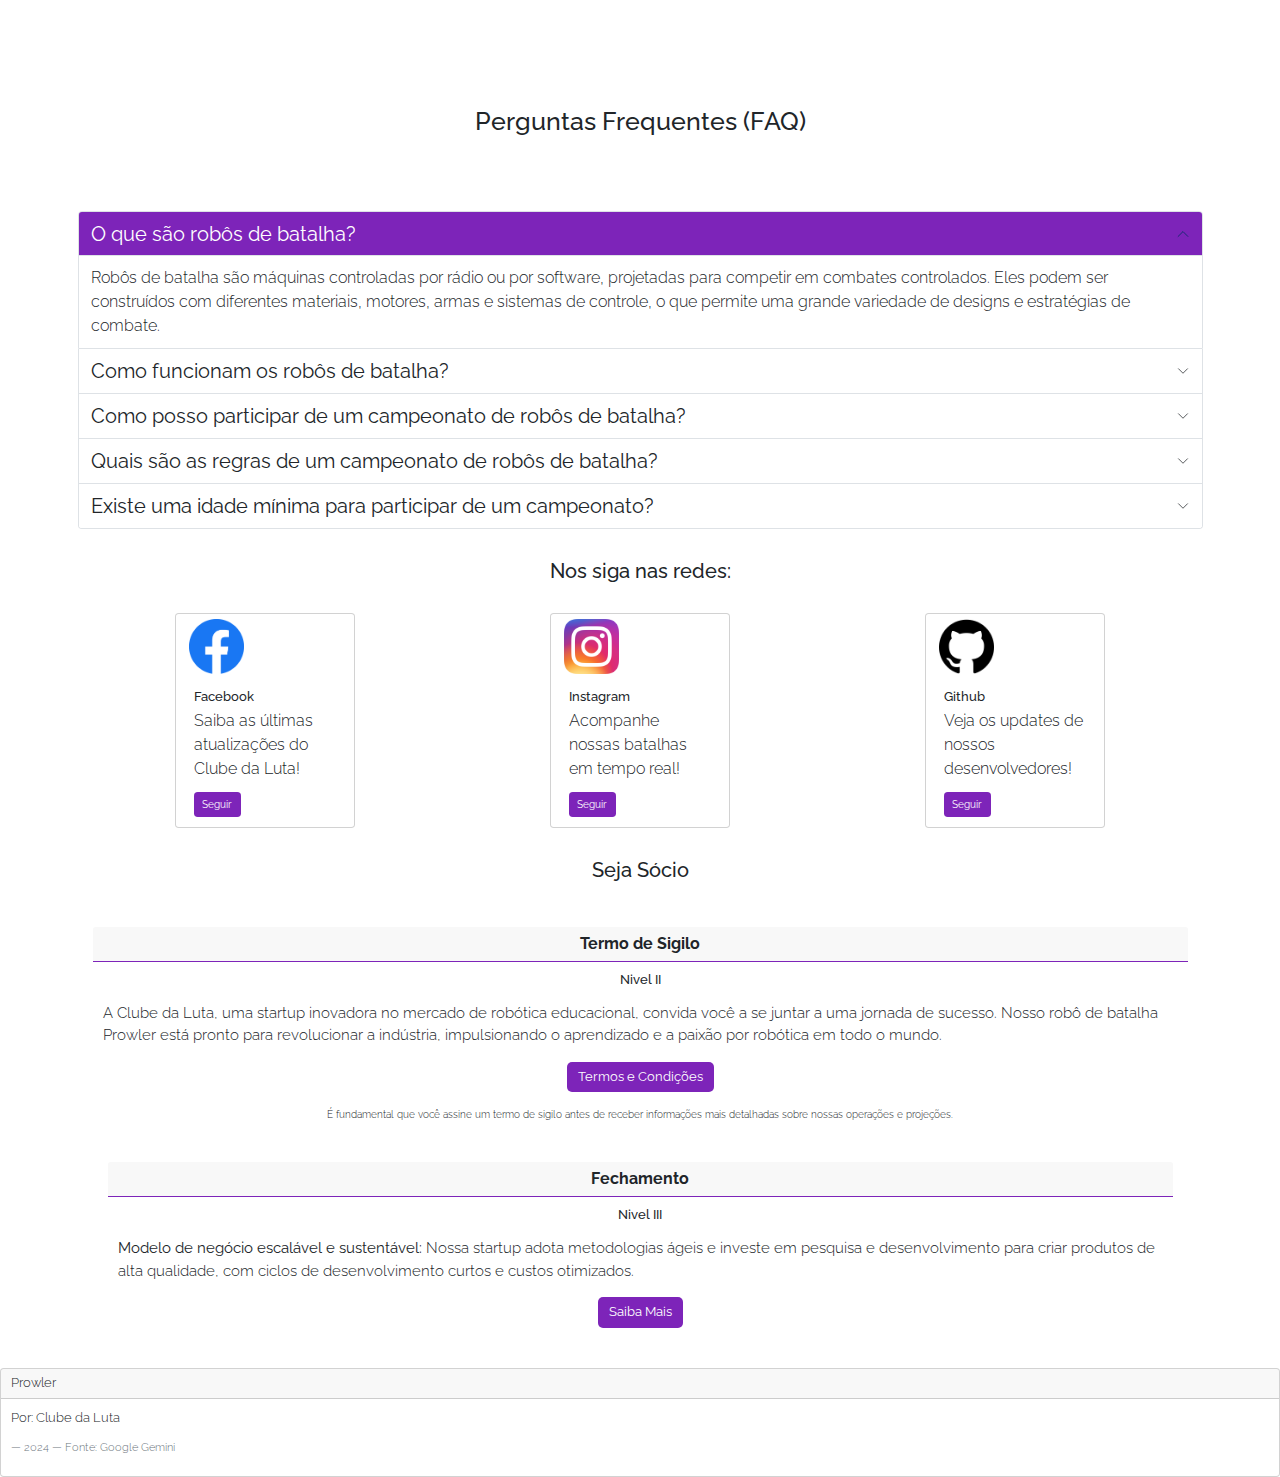
==== commit 170b4db9: "Update index.html" ====
--- a/index.html
+++ b/index.html
@@ -14,7 +14,7 @@
         integrity="sha384-QWTKZyjpPEjISv5WaRU9OFeRpok6YctnYmDr5pNlyT2bRjXh0JMhjY6hW+ALEwIH" crossorigin="anonymous">
 
     <link rel="stylesheet" href="./css/styles.css">
-
+    <link rel="shortcut icon" type="imagex/png" href="./icon/image.png">
 </head>
 
 <body>
@@ -36,7 +36,7 @@
                             <a class="nav-link m-2 fs-4" aria-current="page" href="#main">Menu</a>
                         </li>
                         <li class="nav-item">
-                            <a class="nav-link m-2 fs-4" href="#vantagens">Para Consumidores</a>
+                            <a class="nav-link m-2 fs-4" href="#vantagens">Diferenciais</a>
                         </li>
                         <a class="nav-link m-2 fs-4" href="#galeria">Galeria</a>
                         </li>
@@ -44,10 +44,22 @@
                             <a class="nav-link m-2 fs-4" href="#estrutura">Componentes</a>
                         </li>
                         <li class="nav-item">
+                            <a class="nav-link m-2 fs-4" href="#videos">Videos</a>
+                        </li>
+                        <li class="nav-item">
+                            <a class="nav-link m-2 fs-4" href="#concorra">Sorteios</a>
+                        </li>
+                        <li class="nav-item">
                             <a class="nav-link m-2 fs-4" href="#historia">Startup</a>
                         </li>
                         <li class="nav-item">
-                            <a class="nav-link m-2 fs-4" href="#invista">Negocie</a>
+                            <a class="nav-link m-2 fs-4" href="#faq">FAQ</a>
+                        </li>
+                        <li class="nav-item">
+                            <a class="nav-link m-2 fs-4" href="#redes">Redes Sociais</a>
+                        </li>
+                        <li class="nav-item">
+                            <a class="nav-link m-2 fs-4" href="#invista">Seja Sócio</a>
                         </li>
                     </ul>
                 </div>
@@ -136,7 +148,7 @@
     <!-------------------------------------- fim -------------------------------------->
 
     <!-------------------------------------- Galeria -------------------------------------->
-    <section id="galeria" class="p-4">
+    <section id="galeria" class=" container p-5">
 
         <h2 class="custom-p fs-1 justify-content-center d-flex align-items-center border-top">
             Galeria
@@ -148,7 +160,7 @@
             programação e mecânica, além de ser uma plataforma de competições emocionantes.
         </p>
 
-        <div id="carouselExampleIndicators" class="carousel slide">
+        <div id="carouselExampleIndicators" class="carousel slide p-5">
             <div class="carousel-indicators">
                 <button type="button" data-bs-target="#carouselExampleIndicators" data-bs-slide-to="0" class="active"
                     aria-current="true" aria-label="Slide 1"></button>
@@ -159,7 +171,7 @@
             </div>
             <div class="carousel-inner">
                 <div class="carousel-item active">
-                    <img src="./images/prowler-desenvolvimento.jfif"
+                    <img src="./images/PHOTO-2024-10-13-14-15-05.jpg"
                         class="img-fluid border rounded-3 shadow-lg mb-4 w-100"
                         alt="Imagem da Equipe Pintando a Mascara do Robo">
                 </div>
@@ -195,7 +207,7 @@
     <!-------------------------------------- fim  -------------------------------------->
 
     <!-------------------------------------- Accordion -------------------------------------->
-    <section id="estrutura">
+    <section id="estrutura" class="container">
 
         <h2 class="custom-p fs-1 justify-content-center d-flex align-items-center">
             Sistemas de Armamento e Estrutura
@@ -266,12 +278,53 @@
     </section>
     <!-------------------------------------- fim card-------------------------------------->
 
+    <!-------------------------------------- Videos -------------------------------------->
+
+    <section id="videos">
+        <div class="container p-5">
+            <div class="row ">
+                <div class="col-md-6">
+                    <h2 class="text-center my-5">Veja o Prowler em movimento!</h2>
+                    <div class="ratio ratio-4x3">
+                        <iframe src="https://www.youtube.com/embed/imG7mhqfNGY?si=cVBZcOPYA2Kzhux-"
+                            title="YouTube video" allowfullscreen></iframe>
+                    </div>
+                </div>
+                <div class="col-md-6">
+                    <h2 class="text-center my-5">Saiba como montamos:</h2>
+                    <div class="ratio ratio-4x3">
+                        <iframe src="https://www.youtube.com/embed/c1qLq-QIYLU?si=zeG874etP1118Nw1"
+                            title="YouTube video" allowfullscreen></iframe>
+                    </div>
+                </div>
+            </div>
+        </div>
+    </section>
+    <!-------------------------------------- fim videos -------------------------------------->
+
+    <!-------------------------------------- Concorra -------------------------------------->
+
+    <section id="concorra" class="container align-items-center">
+        <div class="card m-5 text-center">
+            <div class="card-header">
+                Concorra e Ganhe!
+            </div>
+            <div class="card-body">
+                <h5 class="card-title">Se inscreva para participar</h5>
+                <p class="card-text">Ao se inscrever abaixo você concorre à um Prowler para você, totalmente gratuito!
+                </p>
+                <a href="#" class="btn btn-custom">Inscrever-se</a>
+            </div>
+        </div>
+    </section>
+    <!-------------------------------------- fim concorra -------------------------------------->
+
     <!-------------------------------------- Storytelling -------------------------------------->
 
-    <section id="historia">
+    <section id="historia" class="container">
         <div class="storytelling d-flex align-items-center">
             <div class="row w-100 p-5">
-                <div class="col-lg-6 text-center">
+                <div class="col-lg-6 text-center justify-content-center align-items-center d-flex">
                     <img src="./icon/image.png" alt="mascara do prowler">
                 </div>
                 <div class="col-lg-6 text-center fw-normal">
@@ -316,11 +369,144 @@
         </div>
     </section>
 
-    <!--------------------------------------  fim storytelling-------------------------------------->
-
-    <section id="invista">
-
-        <div class="card text-center custom-p border-0">
+    <!-------------------------------------- fim card-------------------------------------->
+
+    <!-------------------------------------- FAQ -------------------------------------->
+
+    <section id="faq" class="container">
+        <h2 class="custom-p fs-1 justify-content-center d-flex align-items-center">
+            Perguntas Frequentes (FAQ)
+        </h2>
+        <div class="accordion" id="accordionPanelsStayOpenExample">
+            <div class="accordion-item">
+                <h2 class="accordion-header">
+                    <button class="accordion-button fs-2 text" type="button" data-bs-toggle="collapse"
+                        data-bs-target="#panelsStayOpen-collapseOne" aria-expanded="true"
+                        aria-controls="panelsStayOpen-collapseOne">
+                        O que são robôs de batalha?
+                    </button>
+                </h2>
+                <div id="panelsStayOpen-collapseOne" class="accordion-collapse collapse show">
+                    <div class="accordion-body">
+                        Robôs de batalha são máquinas controladas por rádio ou por software, projetadas
+                        para competir em combates controlados. Eles podem ser construídos com diferentes
+                        materiais, motores, armas e sistemas de controle, o que permite uma grande
+                        variedade de designs e estratégias de combate.
+                    </div>
+                </div>
+            </div>
+            <div class="accordion-item">
+                <h2 class="accordion-header">
+                    <button class="accordion-button collapsed fs-2 text " type="button" data-bs-toggle="collapse"
+                        data-bs-target="#panelsStayOpen-collapseTwo" aria-expanded="false"
+                        aria-controls="panelsStayOpen-collapseTwo">
+                        Como funcionam os robôs de batalha?
+                    </button>
+                </h2>
+                <div id="panelsStayOpen-collapseTwo" class="accordion-collapse collapse">
+                    <div class="accordion-body">
+                        Os robôs de batalha são geralmente controlados por um sistema de rádio ou por um
+                        software que envia comandos para os motores e outros componentes do robô. Os
+                        robôs podem ser equipados com armas como martelos, serras, punhos e até mesmo
+                        armas de disparo.
+                    </div>
+                </div>
+            </div>
+            <div class="accordion-item">
+                <h2 class="accordion-header">
+                    <button class="accordion-button collapsed fs-2 text " type="button" data-bs-toggle="collapse"
+                        data-bs-target="#panelsStayOpen-collapseThree" aria-expanded="false"
+                        aria-controls="panelsStayOpen-collapseThree">
+                        Como posso participar de um campeonato de robôs de batalha?
+                    </button>
+                </h2>
+                <div id="panelsStayOpen-collapseThree" class="accordion-collapse collapse">
+                    <div class="accordion-body">
+                        Para participar de um campeonato, você precisa construir um robô que atenda às
+                        regras da competição. Consulte nosso site para saber mais sobre os próximos
+                        campeonatos e as categorias de robôs permitidas.
+                    </div>
+                </div>
+            </div>
+            <div class="accordion-item">
+                <h2 class="accordion-header">
+                    <button class="accordion-button collapsed fs-2 text " type="button" data-bs-toggle="collapse"
+                        data-bs-target="#panelsStayOpen-collapseFour" aria-expanded="false"
+                        aria-controls="panelsStayOpen-collapseFour">
+                        Quais são as regras de um campeonato de robôs de batalha?
+                    </button>
+                </h2>
+                <div id="panelsStayOpen-collapseFour" class="accordion-collapse collapse">
+                    <div class="accordion-body">
+                        As regras variam de acordo com o tipo de competição, mas geralmente incluem limites
+                        de peso, tamanho e armas permitidas. Também existem regras de segurança para
+                        garantir a segurança dos competidores e espectadores.
+                    </div>
+                </div>
+            </div>
+            <div class="accordion-item">
+                <h2 class="accordion-header">
+                    <button class="accordion-button collapsed fs-2 text " type="button" data-bs-toggle="collapse"
+                        data-bs-target="#panelsStayOpen-collapseFive" aria-expanded="false"
+                        aria-controls="panelsStayOpen-collapseFive">
+                        Existe uma idade mínima para participar de um campeonato?
+                    </button>
+                </h2>
+                <div id="panelsStayOpen-collapseFive" class="accordion-collapse collapse">
+                    <div class="accordion-body">
+                        A idade mínima varia de acordo com o campeonato, mas geralmente é permitida a
+                        participação de crianças acompanhadas de um adulto responsável.
+                    </div>
+                </div>
+            </div>
+        </div>
+    </section>
+
+    <!-------------------------------------- fim FAQ -------------------------------------->
+
+    <!-------------------------------------- Redes -------------------------------------->
+
+    <h2 class="justify-content-center d-flex m-5">Nos siga nas redes:</h2>
+
+    <section id="redes" class="justify-content-center d-flex m-5">
+        <div class="container row justify-content-around">
+            <div class="card col-4" style="width: 18rem;">
+                <img src="./images/facebook-logo.png" class="card-img-top p-2" alt="Logotipo Facebook">
+                <div class="card-body">
+                    <h5 class="card-title">Facebook</h5>
+                    <p class="card-text">Saiba as últimas atualizações do Clube da Luta!</p>
+                    <a href="#" class="btn btn-custom">Seguir</a>
+                </div>
+            </div>
+            <div class="card col-4" style="width: 18rem;">
+                <img src="./images/Instagram_icon.png.webp" class="card-img-top p-2" alt="...">
+                <div class="card-body">
+                    <h5 class="card-title">Instagram</h5>
+                    <p class="card-text">Acompanhe nossas batalhas em tempo real!</p>
+                    <a href="#" class="btn btn-custom">Seguir</a>
+                </div>
+            </div>
+            <div class="card col-4" style="width: 18rem;">
+                <img src="./images/github-logo.png" class="card-img-top p-2" alt="...">
+                <div class="card-body">
+                    <h5 class="card-title">Github</h5>
+                    <p class="card-text">Veja os updates de nossos desenvolvedores!</p>
+                    <a href="#" class="btn btn-custom">Seguir</a>
+                </div>
+            </div>
+        </div>
+    </section>
+
+
+    <!-------------------------------------- fim redes -------------------------------------->
+
+    <!-------------------------------------- Investidores -------------------------------------->
+
+    <section id="invista" class="container">
+
+        <h2 class="justify-content-center d-flex m-5">Seja Sócio</h2>
+
+        <div class="card text-center p-4 border-0">
             <div class="card-header border-custom fw-bold">
                 Termo de Sigilo
             </div>
@@ -339,7 +525,7 @@
                 </p>
             </div>
 
-            <div class="card text-center custom-p border-0">
+            <div class="card text-center p-4 border-0">
                 <div class="card-header border-custom fw-bold">
                     Fechamento
                 </div>
@@ -352,12 +538,12 @@
                         investe em pesquisa e desenvolvimento para criar produtos de alta qualidade,
                         com ciclos de desenvolvimento curtos e custos otimizados.
                     </p>
-                    <a href="./html/fechamento.html" class="btn btn-lg btn-custom">Saiba Mais</a>
-                </div>
-
-    </section>
-
-    <!-------------------------------------- fim grid -------------------------------------->
+                    <a href="./html/login.html" class="btn btn-lg btn-custom">Saiba Mais</a>
+                </div>
+
+    </section>
+
+    <!-------------------------------------- fim Investidores -------------------------------------->
 
     <footer>
         <div class="card fs-5">
@@ -368,6 +554,7 @@
                 <blockquote class="blockquot">
                     <p>Por: Clube da Luta</p>
                     <span class="blockquote-footer">2024</span>
+                    <span class="blockquote-footer">Fonte: Google Gemini</span>
                 </blockquote>
             </div>
         </div>
@@ -376,6 +563,8 @@
     <script src="https://cdn.jsdelivr.net/npm/bootstrap@5.3.3/dist/js/bootstrap.bundle.min.js"
         integrity="sha384-YvpcrYf0tY3lHB60NNkmXc5s9fDVZLESaAA55NDzOxhy9GkcIdslK1eN7N6jIeHz"
         crossorigin="anonymous"></script>
+
+    <script src="./js/acesso.js"></script>
 </body>
 
 </html>--- a/css/styles.css
+++ b/css/styles.css
@@ -12,6 +12,10 @@
     --color-green: #0c8216;
     --color-black: #000000;
     --color-gray: #1d1d1d;
+}
+
+.color-purple {
+    color: var(--color-purple-light);
 }
 
 html {
@@ -44,7 +48,7 @@
 
     img {
         max-height: 80vh;
-        min-height: 500px;
+        min-height: 50%;
     }
 
 }
@@ -53,7 +57,8 @@
     min-height: 90vh;
 
     img {
-        height: 80%;
+        height: 70vh;
+        max-width: 70%;
     }
 }
 
@@ -77,8 +82,8 @@
     }
 
     img:hover {
-        transform: scale(1.1);
-        filter: drop-shadow(30px 20px 2px var(--color-purple-light));
+        transform: scale(1.05);
+        filter: drop-shadow(20px 10px 2px var(--color-purple-light));
     }
 }
 
@@ -117,8 +122,6 @@
 }
 
 
-
-
 @media(width < 900px) {
 
     .custom-m {
